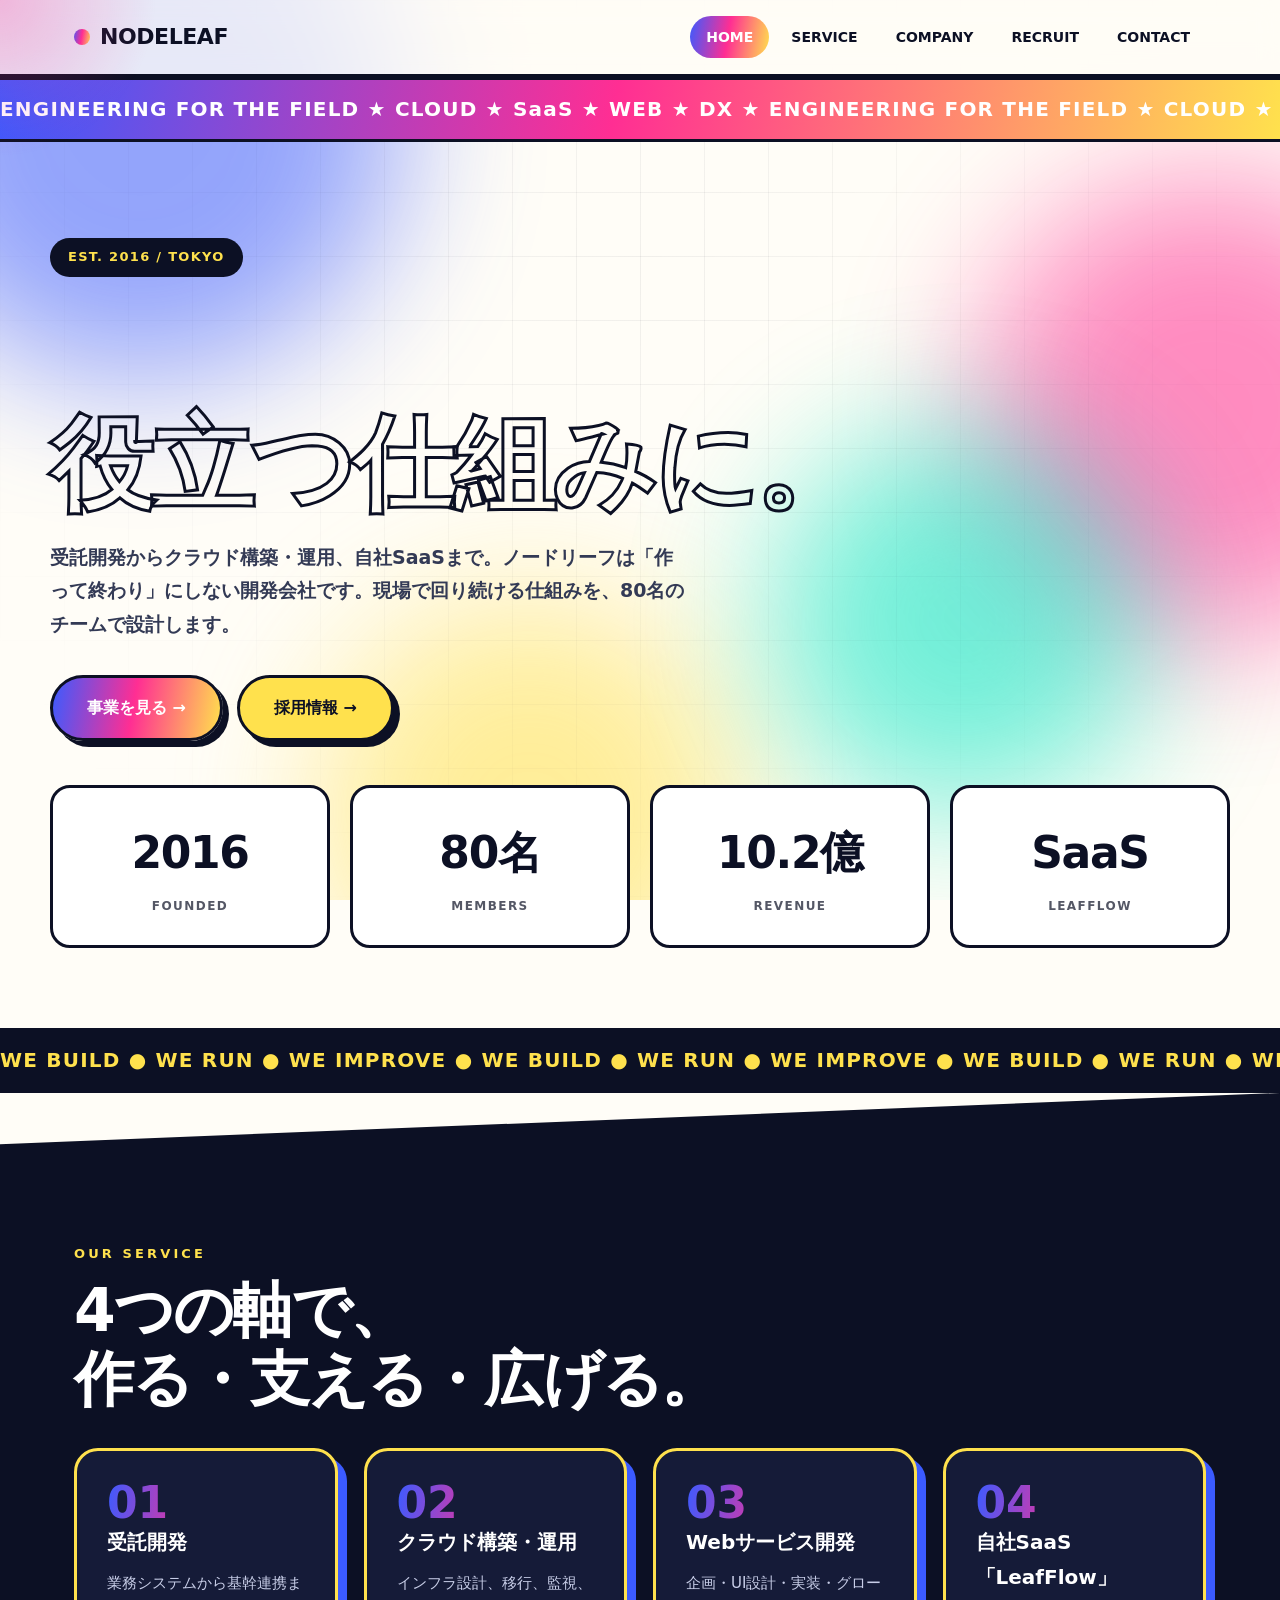
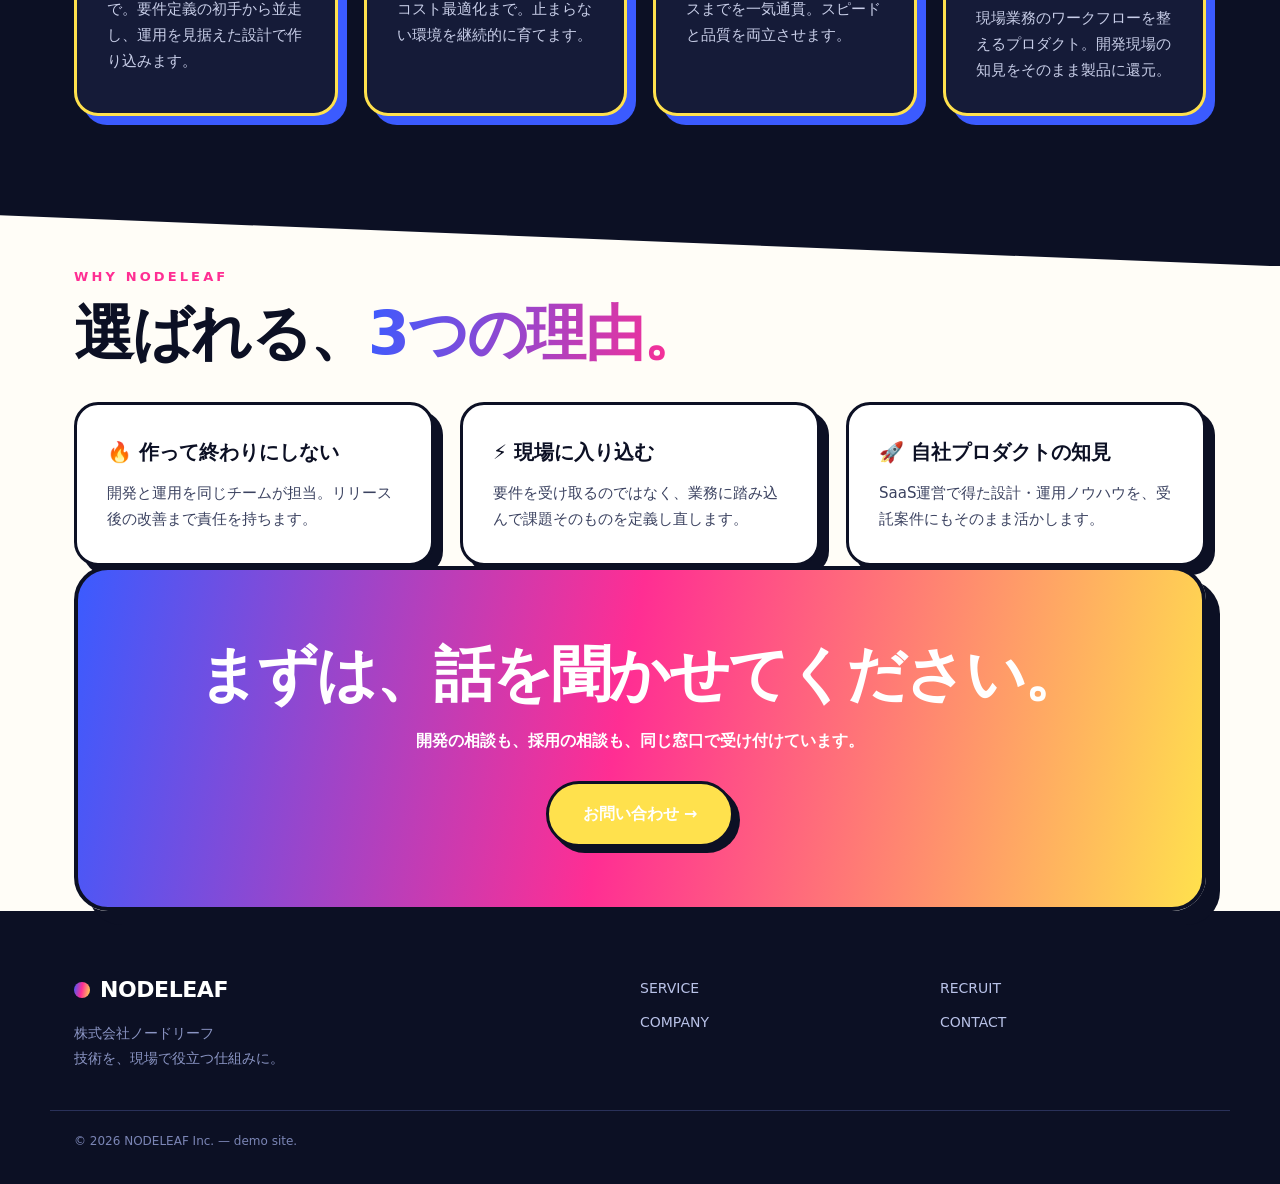
==== index.html @ 4bc0efc5 "Add files via upload" ====
<!DOCTYPE html>
<html lang="ja">
<head>
<meta charset="UTF-8"><meta name="viewport" content="width=device-width,initial-scale=1">
<title>株式会社ノードリーフ｜技術を、現場で役立つ仕組みに。</title>
<link rel="stylesheet" href="style.css">
</head>
<body>
<div id="progress"></div><div id="glow"></div>
<div class="blobs"><i class="blob b1"></i><i class="blob b2"></i><i class="blob b3"></i><i class="blob b4"></i></div>
<div class="grid-bg"></div>

<header>
  <div class="wrap nav">
    <a href="index.html" class="logo"><i></i>NODELEAF</a>
    <button class="burger">≡</button>
    <nav class="menu">
      <a href="index.html" class="on">HOME</a>
      <a href="service.html">SERVICE</a>
      <a href="company.html">COMPANY</a>
      <a href="recruit.html">RECRUIT</a>
      <a href="contact.html">CONTACT</a>
    </nav>
  </div>
</header>

<div class="marquee"><span>ENGINEERING FOR THE FIELD ★ CLOUD ★ SaaS ★ WEB ★ DX ★ ENGINEERING FOR THE FIELD ★ CLOUD ★ SaaS ★ WEB ★ DX ★ </span></div>

<section class="hero wrap">
  <span class="tag">EST. 2016 / TOKYO</span>
  <h1 class="big"><span class="gr" data-split>技術を、現場で。</span><br><span class="outline">役立つ仕組みに。</span></h1>
  <p class="lead">受託開発からクラウド構築・運用、自社SaaSまで。ノードリーフは「作って終わり」にしない開発会社です。現場で回り続ける仕組みを、80名のチームで設計します。</p>
  <div class="btns">
    <a href="service.html" class="btn p">事業を見る →</a>
    <a href="recruit.html" class="btn">採用情報 →</a>
  </div>
  <div class="stats rv">
    <div class="stat"><b><span data-count="2016">0</span></b><small>FOUNDED</small></div>
    <div class="stat"><b><span data-count="80">0</span>名</b><small>MEMBERS</small></div>
    <div class="stat"><b><span data-count="10.2">0</span>億</b><small>REVENUE</small></div>
    <div class="stat"><b>SaaS</b><small>LEAFFLOW</small></div>
  </div>
</section>

<div class="marquee alt rev"><span>WE BUILD ● WE RUN ● WE IMPROVE ● WE BUILD ● WE RUN ● WE IMPROVE ● WE BUILD ● WE RUN ● WE IMPROVE ● </span></div>

<section class="cut">
  <div class="wrap">
    <p class="k">OUR SERVICE</p>
    <h2 class="rv">4つの軸で、<br>作る・支える・広げる。</h2>
    <div class="cards">
      <div class="card rv"><div class="no">01</div><h3>受託開発</h3><p>業務システムから基幹連携まで。要件定義の初手から並走し、運用を見据えた設計で作り込みます。</p></div>
      <div class="card rv"><div class="no">02</div><h3>クラウド構築・運用</h3><p>インフラ設計、移行、監視、コスト最適化まで。止まらない環境を継続的に育てます。</p></div>
      <div class="card rv"><div class="no">03</div><h3>Webサービス開発</h3><p>企画・UI設計・実装・グロースまでを一気通貫。スピードと品質を両立させます。</p></div>
      <div class="card rv"><div class="no">04</div><h3>自社SaaS「LeafFlow」</h3><p>現場業務のワークフローを整えるプロダクト。開発現場の知見をそのまま製品に還元。</p></div>
    </div>
  </div>
</section>

<section class="wrap">
  <p class="k">WHY NODELEAF</p>
  <h2 class="rv">選ばれる、<span class="gr">3つの理由。</span></h2>
  <div class="cards">
    <div class="card rv"><h3>🔥 作って終わりにしない</h3><p>開発と運用を同じチームが担当。リリース後の改善まで責任を持ちます。</p></div>
    <div class="card rv"><h3>⚡ 現場に入り込む</h3><p>要件を受け取るのではなく、業務に踏み込んで課題そのものを定義し直します。</p></div>
    <div class="card rv"><h3>🚀 自社プロダクトの知見</h3><p>SaaS運営で得た設計・運用ノウハウを、受託案件にもそのまま活かします。</p></div>
  </div>
</section>

<section class="wrap">
  <div class="cta rv">
    <h2>まずは、話を聞かせてください。</h2>
    <p style="font-weight:700;margin-bottom:26px">開発の相談も、採用の相談も、同じ窓口で受け付けています。</p>
    <a href="contact.html" class="btn">お問い合わせ →</a>
  </div>
</section>

<footer>
  <div class="wrap fgrid">
    <div><div class="logo" style="color:#fff"><i></i>NODELEAF</div><p style="color:#8b95c4;font-size:14px;margin-top:12px">株式会社ノードリーフ<br>技術を、現場で役立つ仕組みに。</p></div>
    <div><a href="service.html">SERVICE</a><a href="company.html">COMPANY</a></div>
    <div><a href="recruit.html">RECRUIT</a><a href="contact.html">CONTACT</a></div>
  </div>
  <div class="wrap copy">© 2026 NODELEAF Inc. — demo site.</div>
</footer>
<script src="app.js"></script>
</body></html>
---- style.css ----
/* style.css — NODELEAF corporate site (bright & kinetic) */
:root{
  --paper:#fffdf7; --ink:#0c1024;
  --c1:#3b5bff; --c2:#ff2e93; --c3:#ffe14d; --c4:#00e5c0;
  --grad:linear-gradient(100deg,var(--c1) 0%,var(--c2) 48%,var(--c3) 100%);
  --max:1180px;
}
*{box-sizing:border-box;margin:0;padding:0}
html{scroll-behavior:smooth}
body{
  font-family:system-ui,-apple-system,"Hiragino Kaku Gothic ProN","Yu Gothic",sans-serif;
  background:var(--paper); color:var(--ink); overflow-x:hidden; line-height:1.75;
  font-feature-settings:"palt";
}
a{color:inherit;text-decoration:none}
img{max-width:100%}
.wrap{max-width:var(--max);margin:0 auto;padding:0 24px}

/* --- background blobs --- */
.blobs{position:fixed;inset:0;z-index:-2;overflow:hidden;pointer-events:none}
.blob{position:absolute;border-radius:50%;filter:blur(70px);opacity:.55;animation:float 14s ease-in-out infinite}
.blob.b1{width:520px;height:520px;background:var(--c1);top:-140px;left:-120px}
.blob.b2{width:460px;height:460px;background:var(--c2);top:20%;right:-160px;animation-delay:-4s}
.blob.b3{width:420px;height:420px;background:var(--c3);bottom:-120px;left:25%;animation-delay:-8s}
.blob.b4{width:380px;height:380px;background:var(--c4);bottom:10%;right:10%;animation-delay:-11s}
@keyframes float{0%,100%{transform:translate(0,0) scale(1)}33%{transform:translate(60px,-50px) scale(1.15)}66%{transform:translate(-50px,40px) scale(.9)}}
.grid-bg{position:fixed;inset:0;z-index:-1;pointer-events:none;
  background-image:linear-gradient(rgba(12,16,36,.06) 1px,transparent 1px),linear-gradient(90deg,rgba(12,16,36,.06) 1px,transparent 1px);
  background-size:64px 64px;mask-image:radial-gradient(circle at 50% 30%,#000,transparent 85%)}

/* --- progress / cursor --- */
#progress{position:fixed;top:0;left:0;height:5px;width:0;background:var(--grad);z-index:999}
#glow{position:fixed;width:340px;height:340px;border-radius:50%;pointer-events:none;z-index:998;
  background:radial-gradient(circle,rgba(255,46,147,.28),transparent 65%);transform:translate(-50%,-50%);transition:opacity .3s}
@media(max-width:900px){#glow{display:none}}

/* --- header --- */
header{position:sticky;top:0;z-index:100;backdrop-filter:blur(14px);
  background:rgba(255,253,247,.78);border-bottom:3px solid var(--ink)}
.nav{display:flex;align-items:center;justify-content:space-between;height:74px}
.logo{font-weight:900;font-size:22px;letter-spacing:-.02em;display:flex;align-items:center;gap:10px}
.logo i{width:16px;height:16px;background:var(--grad);border-radius:50%;display:block;animation:pulse 1.6s infinite}
@keyframes pulse{0%,100%{transform:scale(1)}50%{transform:scale(1.5)}}
.menu{display:flex;gap:6px;align-items:center}
.menu a{padding:9px 16px;font-weight:800;font-size:14px;border-radius:99px;position:relative;transition:.25s}
.menu a:hover{background:var(--ink);color:#fff;transform:translateY(-3px) rotate(-2deg)}
.menu a.on{background:var(--grad);color:#fff}
.burger{display:none;font-size:26px;background:none;border:0;cursor:pointer}
@media(max-width:860px){
  .burger{display:block}
  .menu{position:absolute;top:74px;left:0;right:0;flex-direction:column;background:var(--paper);
    border-bottom:3px solid var(--ink);padding:16px;display:none}
  .menu.open{display:flex}
}

/* --- marquee --- */
.marquee{border-block:3px solid var(--ink);background:var(--grad);color:#fff;overflow:hidden;white-space:nowrap;padding:12px 0}
.marquee.alt{background:var(--ink);color:var(--c3)}
.marquee span{display:inline-block;font-weight:900;font-size:20px;letter-spacing:.06em;animation:slide 22s linear infinite}
.marquee.rev span{animation-direction:reverse}
@keyframes slide{from{transform:translateX(0)}to{transform:translateX(-50%)}}

/* --- hero --- */
.hero{padding:96px 0 80px;position:relative}
.tag{display:inline-block;background:var(--ink);color:var(--c3);font-weight:900;font-size:13px;
  padding:8px 18px;border-radius:99px;letter-spacing:.1em;animation:wob 3s ease-in-out infinite}
@keyframes wob{0%,100%{transform:rotate(-2deg)}50%{transform:rotate(2deg)}}
h1.big{font-size:clamp(40px,8.4vw,104px);font-weight:900;line-height:1.06;letter-spacing:-.04em;margin:22px 0}
h1.big .ch{display:inline-block;opacity:0;transform:translateY(60px) rotate(8deg);animation:pop .7s cubic-bezier(.2,1.4,.4,1) forwards}
@keyframes pop{to{opacity:1;transform:none}}
.gr{background:var(--grad);-webkit-background-clip:text;background-clip:text;color:transparent;background-size:200% auto;animation:shift 4s linear infinite}
@keyframes shift{to{background-position:200% center}}
.outline{color:transparent;-webkit-text-stroke:3px var(--ink)}
.lead{font-size:clamp(15px,1.7vw,19px);font-weight:600;max-width:640px;color:#333a55}
.btns{display:flex;gap:14px;flex-wrap:wrap;margin-top:34px}
.btn{display:inline-block;padding:16px 34px;font-weight:900;border:3px solid var(--ink);border-radius:99px;
  background:var(--c3);box-shadow:6px 6px 0 var(--ink);transition:.18s}
.btn:hover{transform:translate(-3px,-3px) rotate(-1deg);box-shadow:11px 11px 0 var(--ink)}
.btn.p{background:var(--grad);color:#fff}

/* --- sections --- */
section{padding:96px 0;position:relative}
.cut{background:var(--ink);color:#fff;clip-path:polygon(0 4vw,100% 0,100% 100%,0 calc(100% - 4vw));padding:150px 0}
.cut .k{color:var(--c3)}
.k{font-weight:900;font-size:13px;letter-spacing:.24em;color:var(--c2)}
h2{font-size:clamp(30px,5.2vw,60px);font-weight:900;letter-spacing:-.03em;line-height:1.15;margin:10px 0 34px}
h3{font-size:20px;font-weight:900;margin-bottom:10px}

/* --- cards --- */
.cards{display:grid;gap:26px;grid-template-columns:repeat(auto-fit,minmax(258px,1fr))}
.card{background:#fff;border:3px solid var(--ink);border-radius:24px;padding:30px;box-shadow:9px 9px 0 var(--ink);
  transition:transform .25s,box-shadow .25s,background .25s;transform-style:preserve-3d}
.card:hover{transform:translate(-5px,-9px) rotate(-1.2deg);box-shadow:16px 18px 0 var(--c2)}
.card .no{font-size:44px;font-weight:900;line-height:1;background:var(--grad);-webkit-background-clip:text;background-clip:text;color:transparent}
.card p{font-size:15px;color:#3b4260}
.cut .card{background:#151b38;color:#fff;border-color:var(--c3);box-shadow:9px 9px 0 var(--c1)}
.cut .card p{color:#c8cee8}

/* --- stats --- */
.stats{display:grid;grid-template-columns:repeat(auto-fit,minmax(180px,1fr));gap:20px;margin-top:44px}
.stat{border:3px solid var(--ink);border-radius:20px;padding:26px;background:#fff;text-align:center;transition:.25s}
.stat:hover{background:var(--grad);color:#fff;transform:rotate(2deg) scale(1.05)}
.stat b{display:block;font-size:44px;font-weight:900;letter-spacing:-.03em}
.stat small{font-weight:800;font-size:12px;letter-spacing:.12em;opacity:.7}

/* --- table / timeline --- */
table{width:100%;border-collapse:collapse;border:3px solid var(--ink);background:#fff;border-radius:16px;overflow:hidden}
th,td{padding:16px 18px;text-align:left;font-size:15px;border-bottom:2px solid rgba(12,16,36,.12)}
th{width:190px;background:var(--c3);font-weight:900;white-space:nowrap}
.tl{list-style:none;border-left:5px solid var(--ink);margin-left:12px}
.tl li{position:relative;padding:0 0 34px 32px}
.tl li::before{content:"";position:absolute;left:-17px;top:6px;width:26px;height:26px;border-radius:50%;
  background:var(--grad);border:3px solid var(--ink)}
.tl b{font-size:22px;font-weight:900;margin-right:12px}

/* --- bars --- */
.bar{height:26px;border:3px solid var(--ink);border-radius:99px;background:#fff;overflow:hidden;margin:8px 0 18px}
.bar i{display:block;height:100%;width:0;background:var(--grad);transition:width 1.4s cubic-bezier(.2,1,.3,1)}

/* --- reveal --- */
.rv{opacity:0;transform:translateY(48px) scale(.97);transition:.7s cubic-bezier(.2,1,.3,1)}
.rv.in{opacity:1;transform:none}

/* --- CTA / footer --- */
.cta{background:var(--grad);border:4px solid var(--ink);border-radius:34px;padding:60px 34px;text-align:center;color:#fff;
  box-shadow:14px 14px 0 var(--ink)}
.cta h2{margin-bottom:18px}
footer{background:var(--ink);color:#fff;padding:60px 0 32px}
footer a{color:#b9c2e8;font-size:14px;display:block;padding:5px 0;transition:.2s}
footer a:hover{color:var(--c3);transform:translateX(6px)}
.fgrid{display:grid;grid-template-columns:2fr 1fr 1fr;gap:34px}
@media(max-width:700px){.fgrid{grid-template-columns:1fr}}
.copy{margin-top:40px;border-top:1px solid #2a3159;padding-top:20px;font-size:12px;color:#7b85b5}
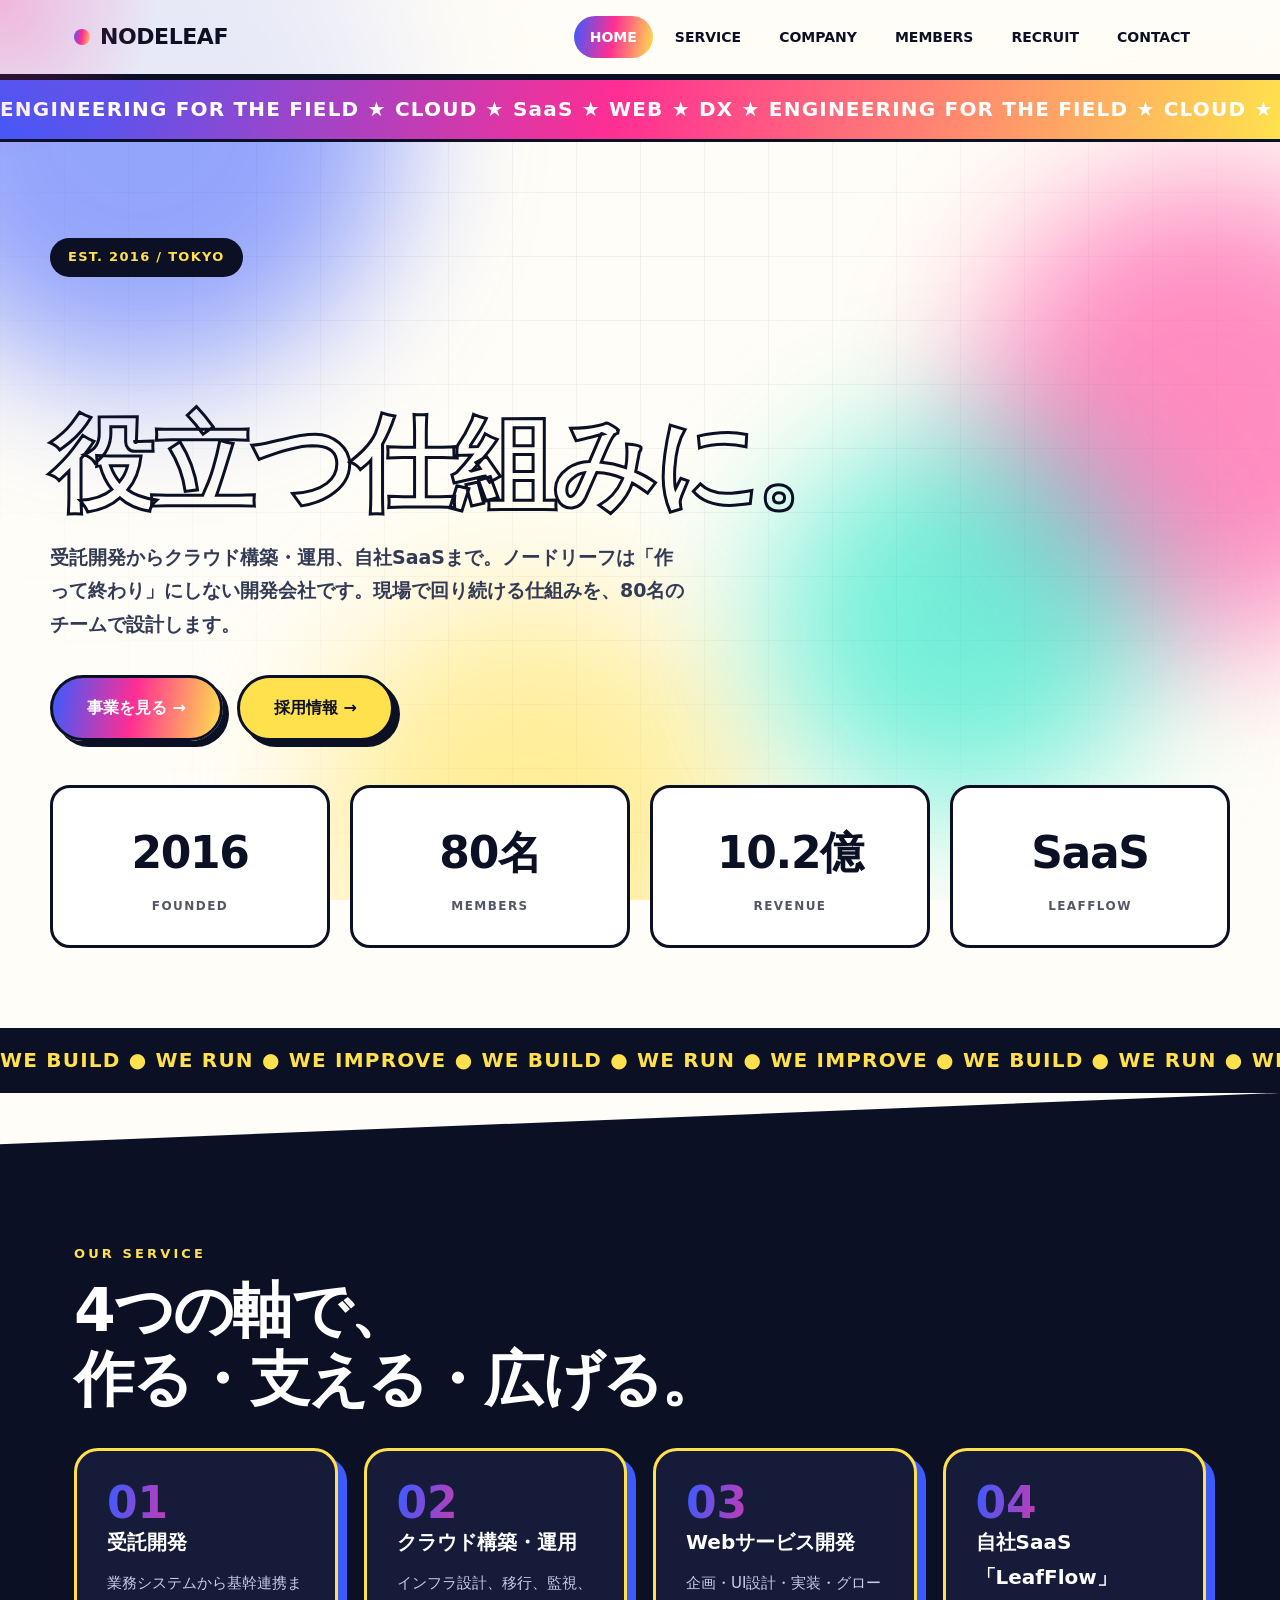
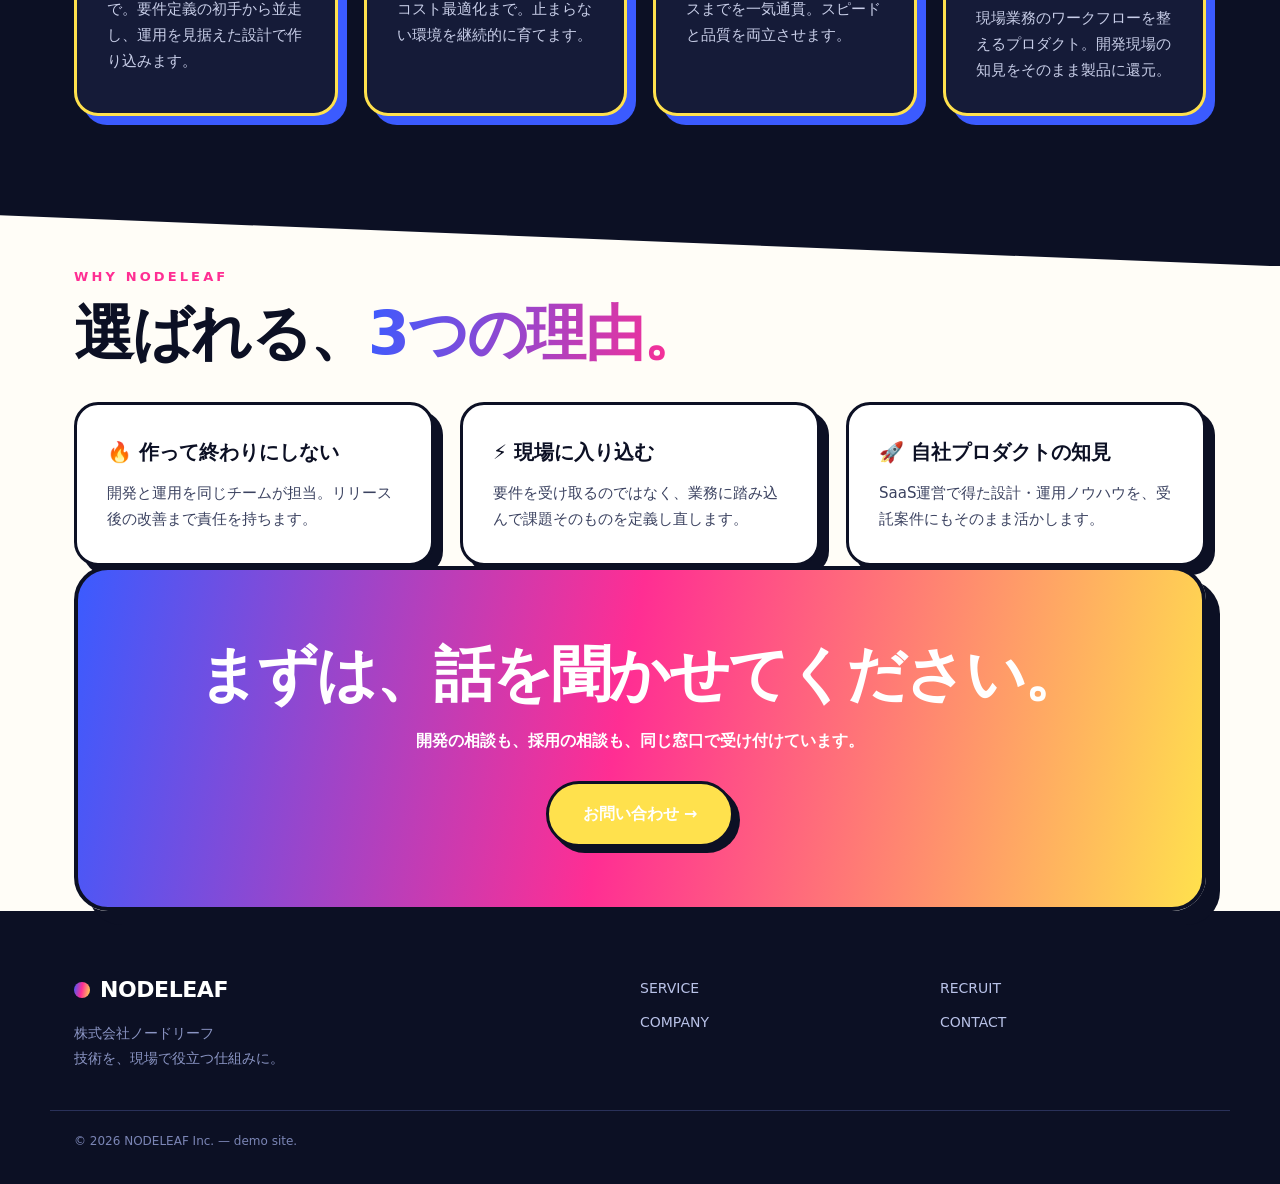
==== commit 8fcfb467: "Add MEMBERS link to navigation menu" ====
--- a/index.html
+++ b/index.html
@@ -18,6 +18,7 @@
       <a href="index.html" class="on">HOME</a>
       <a href="service.html">SERVICE</a>
       <a href="company.html">COMPANY</a>
+      <a href="members.html">MEMBERS</a>
       <a href="recruit.html">RECRUIT</a>
       <a href="contact.html">CONTACT</a>
     </nav>
@@ -84,4 +85,4 @@
   <div class="wrap copy">© 2026 NODELEAF Inc. — demo site.</div>
 </footer>
 <script src="app.js"></script>
-</body></html>+</body></html>
